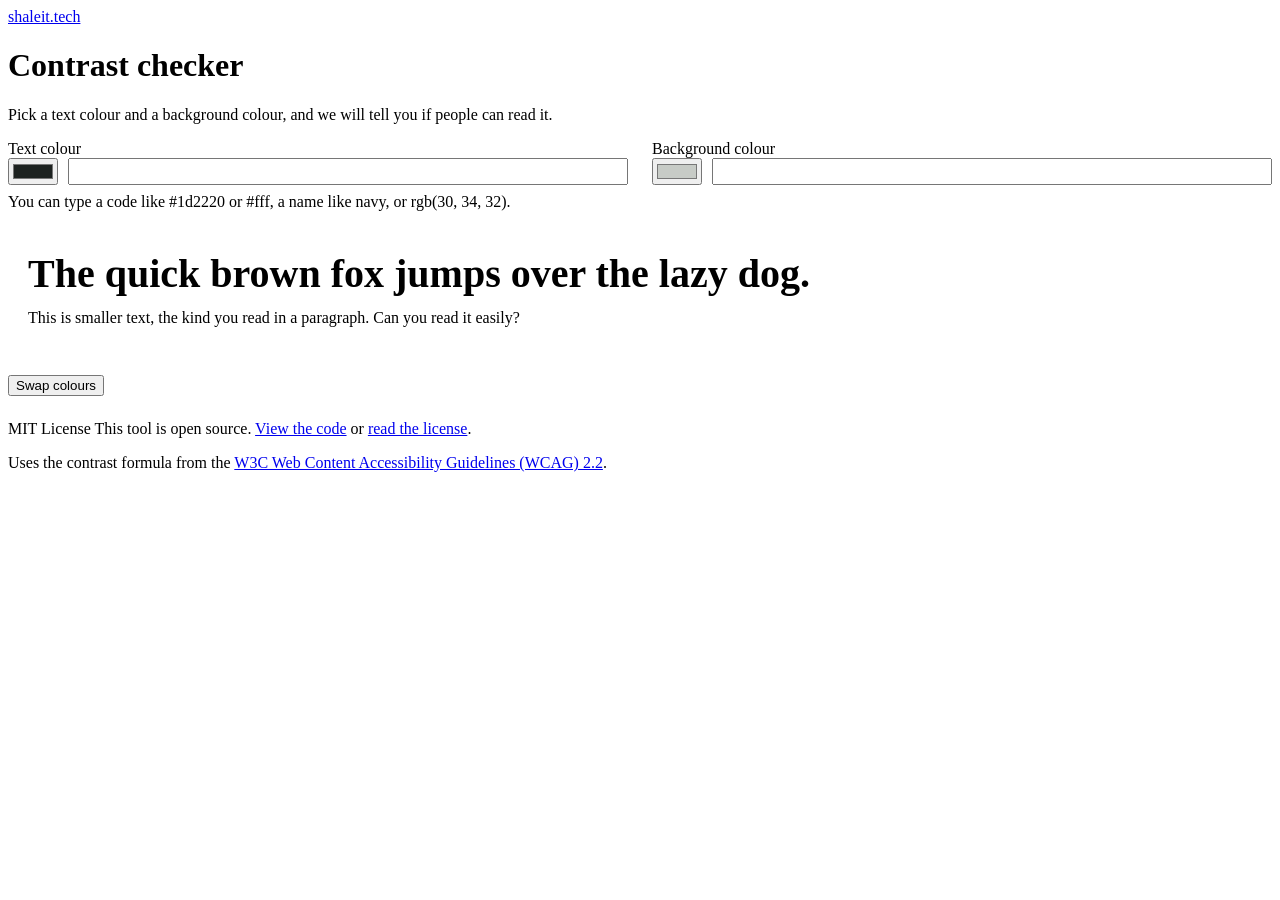
==== public/contrast/index.html @ 4d2cb9ad "shaleit.tech: landing page and seven open-source browser tools QR code maker, password maker, image " ====
<!doctype html>
<html lang="en">
<head>
<meta charset="utf-8">
<meta name="viewport" content="width=device-width, initial-scale=1">
<title>Contrast checker – ShaleIT tools</title>
<meta name="description" content="Check that text is easy to read on its background colour. Free, and nothing leaves your device.">
<link rel="icon" href="/favicon.svg" type="image/svg+xml">
<link rel="preconnect" href="https://fonts.googleapis.com">
<link rel="preconnect" href="https://fonts.gstatic.com" crossorigin>
<link href="https://fonts.googleapis.com/css2?family=Familjen+Grotesk:wght@400;500;700&display=swap" rel="stylesheet">
<link rel="stylesheet" href="/assets/site.css">
<style>
.pair { display: grid; gap: 0 1.5rem; grid-template-columns: 1fr 1fr; }
.pick { display: flex; gap: 0.6rem; align-items: stretch; }
.pick input[type="text"] { flex: 1; min-width: 0; }
.pick input[type="color"] { flex: none; }
.preview { border-radius: var(--radius); padding: 1.5rem 1.25rem; margin: 0 0 1.5rem; border: 2px solid var(--deep); }
.preview .big { margin: 0 0 0.75rem; font-size: clamp(1.75rem, 6vw, 2.5rem); font-weight: 700; line-height: 1.15; }
.preview .small { margin: 0; font-size: 1rem; }
.verdict { margin: 0; font-size: clamp(1.9rem, 6vw, 2.75rem); font-weight: 700; line-height: 1.1; letter-spacing: -0.02em; }
.ratio { margin: 0.4rem 0 1rem; font-size: 1.25rem; }
.checks { list-style: none; margin: 0; padding: 0; }
.checks li { display: flex; gap: 0.75rem; padding: 0.6rem 0; border-top: 1px solid var(--silt); }
.checks .mark { flex: none; width: 1.6rem; height: 1.6rem; border-radius: 50%; display: inline-flex; align-items: center; justify-content: center; font-weight: 700; color: #fff; }
.checks .pass .mark { background: var(--ok); }
.checks .fail .mark { background: var(--danger); }
.checks b { font-weight: 700; }
.actions { margin: 0 0 1.5rem; }
.fixbox { display: flex; gap: 1rem; align-items: center; flex-wrap: wrap; }
.fixbox .sw { width: 4rem; height: 4rem; border-radius: var(--radius); border: 2px solid var(--deep); flex: none; }
.fixbox p { margin: 0; flex: 1 1 12rem; }
@media (max-width: 640px) { .pair { grid-template-columns: 1fr; } }
</style>
</head>
<body>
  <header class="layer tool-top"><div class="inner">
    <a class="home" href="/">shaleit.tech</a>
    <h1>Contrast checker</h1>
    <p class="lede">Pick a text colour and a background colour, and we will tell you if people can read it.</p>
  </div></header>
  <div class="seam" aria-hidden="true"></div>
  <main class="layer work"><div class="inner">
    <div class="pair">
      <div class="field">
        <label for="fg-text">Text colour</label>
        <div class="pick">
          <input type="color" id="fg-pick" aria-label="Pick the text colour" value="#1d2220">
          <input type="text" id="fg-text" autocomplete="off" spellcheck="false" aria-describedby="fg-msg">
        </div>
        <p class="status err" id="fg-msg" role="alert"></p>
      </div>
      <div class="field">
        <label for="bg-text">Background colour</label>
        <div class="pick">
          <input type="color" id="bg-pick" aria-label="Pick the background colour" value="#c7cbc6">
          <input type="text" id="bg-text" autocomplete="off" spellcheck="false" aria-describedby="bg-msg">
        </div>
        <p class="status err" id="bg-msg" role="alert"></p>
      </div>
    </div>
    <p class="hint" style="margin-top:-0.5rem">You can type a code like #1d2220 or #fff, a name like navy, or rgb(30, 34, 32).</p>

    <div class="preview" id="preview" aria-label="Preview of your colours">
      <p class="big">The quick brown fox jumps over the lazy dog.</p>
      <p class="small">This is smaller text, the kind you read in a paragraph. Can you read it easily?</p>
    </div>

    <section class="result" aria-live="polite" aria-labelledby="verdict">
      <p class="verdict" id="verdict"></p>
      <p class="ratio" id="ratio"></p>
      <ul class="checks" id="checks"></ul>
    </section>

    <div class="actions">
      <div class="row">
        <button type="button" class="btn" id="fix" hidden>Fix it for me</button>
        <button type="button" class="btn quiet" id="swap">Swap colours</button>
        <button type="button" class="btn quiet" id="undo" hidden>Undo</button>
      </div>
      <p class="status" id="note" role="status"></p>
    </div>

    <section class="result" id="fixbox" hidden aria-live="polite">
      <div class="fixbox">
        <span class="sw" id="fix-sw"></span>
        <p id="fix-text"></p>
        <button type="button" class="btn" id="apply">Use this colour</button>
      </div>
    </section>
  </div></main>
  <footer class="layer credit"><div class="inner">
    <p><span class="licence">MIT License</span> This tool is open source. <a href="https://github.com/shandraco/shaleit-tools/tree/main/public/contrast">View the code</a> or <a href="/LICENSE.txt">read the license</a>.</p>
    <p>Uses the contrast formula from the <a href="https://www.w3.org/TR/WCAG22/#dfn-contrast-ratio">W3C Web Content Accessibility Guidelines (WCAG) 2.2</a>.</p>
  </div></footer>
  <script src="/contrast/app.js" defer></script>
</body>
</html>
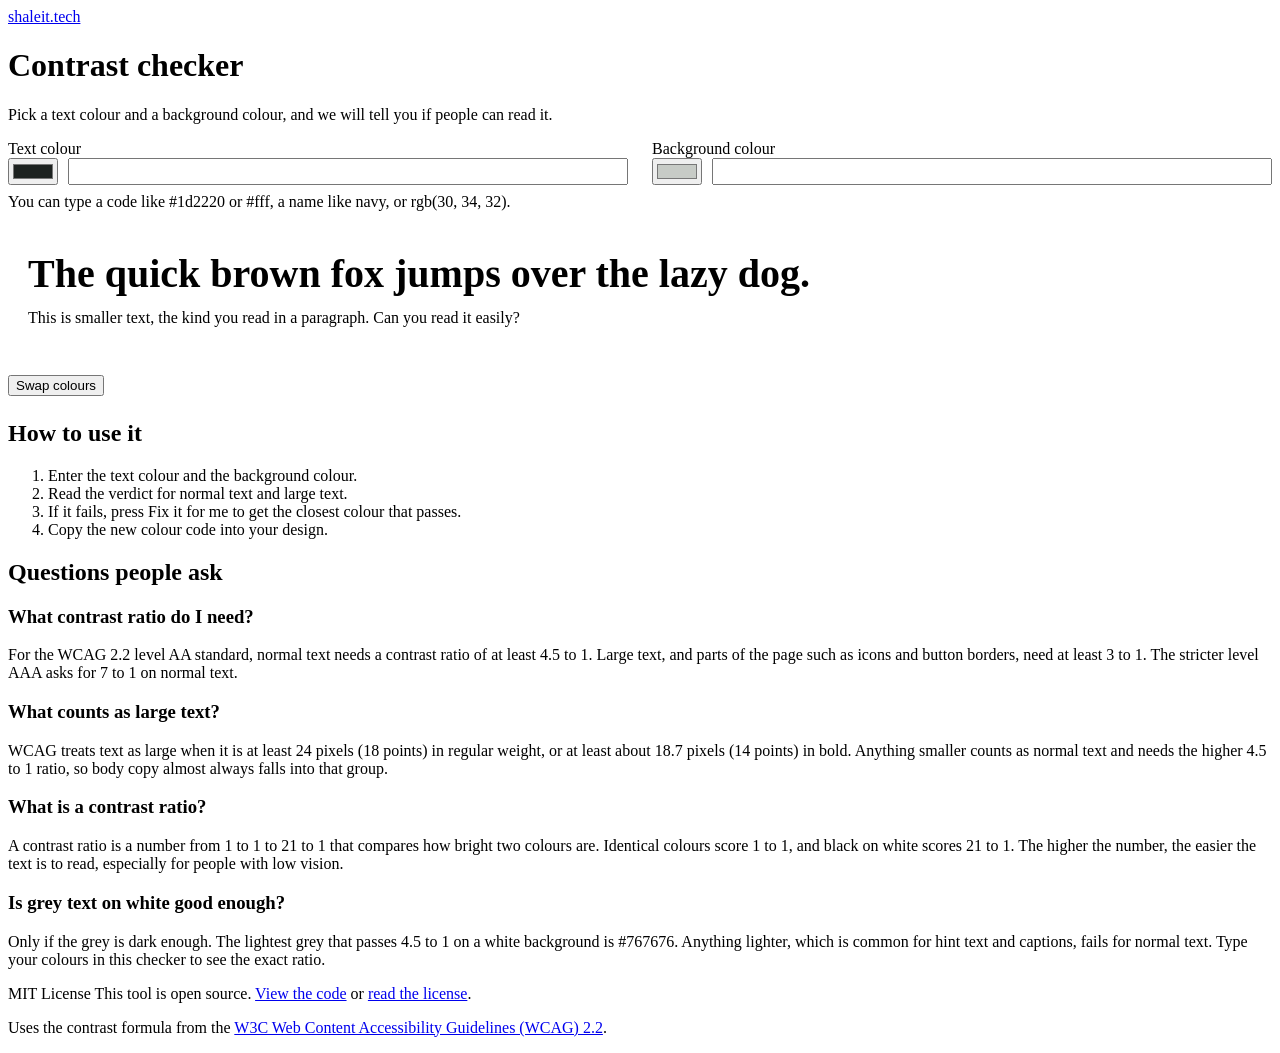
==== commit 116984e7: "Add PDF merger, unit converter, favicon maker; SEO and AEO Per-page titles, descriptions, canonicals" ====
--- a/public/contrast/index.html
+++ b/public/contrast/index.html
@@ -3,8 +3,109 @@
 <head>
 <meta charset="utf-8">
 <meta name="viewport" content="width=device-width, initial-scale=1">
-<title>Contrast checker – ShaleIT tools</title>
-<meta name="description" content="Check that text is easy to read on its background colour. Free, and nothing leaves your device.">
+<title>Free colour contrast checker – ShaleIT tools</title>
+<meta name="description" content="Check whether text is easy to read on its background colour against WCAG 2.2, and get a one-click fix. Free, and nothing leaves your device.">
+<link rel="canonical" href="https://shaleit.tech/contrast">
+<meta name="theme-color" content="#c7cbc6">
+<meta property="og:title" content="Free colour contrast checker – ShaleIT tools">
+<meta property="og:description" content="Check whether text is easy to read on its background colour against WCAG 2.2, and get a one-click fix. Free, and nothing leaves your device.">
+<meta property="og:url" content="https://shaleit.tech/contrast">
+<meta property="og:type" content="website">
+<meta property="og:site_name" content="ShaleIT tools">
+<meta property="og:image" content="https://shaleit.tech/og.png">
+<meta property="og:image:width" content="1200">
+<meta property="og:image:height" content="630">
+<meta property="og:image:alt" content="shaleit.tech. Free tools that stay in your browser.">
+<meta name="twitter:card" content="summary_large_image">
+<meta name="twitter:title" content="Free colour contrast checker – ShaleIT tools">
+<meta name="twitter:description" content="Check whether text is easy to read on its background colour against WCAG 2.2, and get a one-click fix. Free, and nothing leaves your device.">
+<meta name="twitter:image" content="https://shaleit.tech/og.png">
+<script type="application/ld+json">
+{
+ "@context": "https://schema.org",
+ "@type": "WebApplication",
+ "name": "Contrast checker",
+ "url": "https://shaleit.tech/contrast",
+ "description": "Check whether text is easy to read on its background colour against WCAG 2.2, and get a one-click fix. Free, and nothing leaves your device.",
+ "applicationCategory": "DesignApplication",
+ "operatingSystem": "Any (runs in a web browser)",
+ "browserRequirements": "Requires a modern web browser with JavaScript",
+ "isAccessibleForFree": true,
+ "offers": {
+  "@type": "Offer",
+  "price": "0",
+  "priceCurrency": "USD"
+ },
+ "license": "https://opensource.org/licenses/MIT",
+ "sameAs": "https://github.com/shandraco/shaleit-tools/tree/main/public/contrast",
+ "publisher": {
+  "@type": "Organization",
+  "name": "ShaleIT",
+  "url": "https://shaleit.tech/"
+ },
+ "image": "https://shaleit.tech/og.png"
+}
+</script>
+<script type="application/ld+json">
+{
+ "@context": "https://schema.org",
+ "@type": "BreadcrumbList",
+ "itemListElement": [
+  {
+   "@type": "ListItem",
+   "position": 1,
+   "name": "ShaleIT tools",
+   "item": "https://shaleit.tech/"
+  },
+  {
+   "@type": "ListItem",
+   "position": 2,
+   "name": "Contrast checker",
+   "item": "https://shaleit.tech/contrast"
+  }
+ ]
+}
+</script>
+<script type="application/ld+json">
+{
+ "@context": "https://schema.org",
+ "@type": "FAQPage",
+ "mainEntity": [
+  {
+   "@type": "Question",
+   "name": "What contrast ratio do I need?",
+   "acceptedAnswer": {
+    "@type": "Answer",
+    "text": "For the WCAG 2.2 level AA standard, normal text needs a contrast ratio of at least 4.5 to 1. Large text, and parts of the page such as icons and button borders, need at least 3 to 1. The stricter level AAA asks for 7 to 1 on normal text."
+   }
+  },
+  {
+   "@type": "Question",
+   "name": "What counts as large text?",
+   "acceptedAnswer": {
+    "@type": "Answer",
+    "text": "WCAG treats text as large when it is at least 24 pixels (18 points) in regular weight, or at least about 18.7 pixels (14 points) in bold. Anything smaller counts as normal text and needs the higher 4.5 to 1 ratio, so body copy almost always falls into that group."
+   }
+  },
+  {
+   "@type": "Question",
+   "name": "What is a contrast ratio?",
+   "acceptedAnswer": {
+    "@type": "Answer",
+    "text": "A contrast ratio is a number from 1 to 1 to 21 to 1 that compares how bright two colours are. Identical colours score 1 to 1, and black on white scores 21 to 1. The higher the number, the easier the text is to read, especially for people with low vision."
+   }
+  },
+  {
+   "@type": "Question",
+   "name": "Is grey text on white good enough?",
+   "acceptedAnswer": {
+    "@type": "Answer",
+    "text": "Only if the grey is dark enough. The lightest grey that passes 4.5 to 1 on a white background is #767676. Anything lighter, which is common for hint text and captions, fails for normal text. Type your colours in this checker to see the exact ratio."
+   }
+  }
+ ]
+}
+</script>
 <link rel="icon" href="/favicon.svg" type="image/svg+xml">
 <link rel="preconnect" href="https://fonts.googleapis.com">
 <link rel="preconnect" href="https://fonts.gstatic.com" crossorigin>
@@ -88,6 +189,26 @@
         <button type="button" class="btn" id="apply">Use this colour</button>
       </div>
     </section>
+  
+    <section class="answers" aria-labelledby="how-h">
+      <h2 id="how-h">How to use it</h2>
+      <ol>
+        <li>Enter the text colour and the background colour.</li>
+        <li>Read the verdict for normal text and large text.</li>
+        <li>If it fails, press Fix it for me to get the closest colour that passes.</li>
+        <li>Copy the new colour code into your design.</li>
+      </ol>
+      <h2 id="q-h" class="faq-h">Questions people ask</h2>
+      <h3>What contrast ratio do I need?</h3>
+      <p>For the WCAG 2.2 level AA standard, normal text needs a contrast ratio of at least 4.5 to 1. Large text, and parts of the page such as icons and button borders, need at least 3 to 1. The stricter level AAA asks for 7 to 1 on normal text.</p>
+      <h3>What counts as large text?</h3>
+      <p>WCAG treats text as large when it is at least 24 pixels (18 points) in regular weight, or at least about 18.7 pixels (14 points) in bold. Anything smaller counts as normal text and needs the higher 4.5 to 1 ratio, so body copy almost always falls into that group.</p>
+      <h3>What is a contrast ratio?</h3>
+      <p>A contrast ratio is a number from 1 to 1 to 21 to 1 that compares how bright two colours are. Identical colours score 1 to 1, and black on white scores 21 to 1. The higher the number, the easier the text is to read, especially for people with low vision.</p>
+      <h3>Is grey text on white good enough?</h3>
+      <p>Only if the grey is dark enough. The lightest grey that passes 4.5 to 1 on a white background is #767676. Anything lighter, which is common for hint text and captions, fails for normal text. Type your colours in this checker to see the exact ratio.</p>
+    </section>
+
   </div></main>
   <footer class="layer credit"><div class="inner">
     <p><span class="licence">MIT License</span> This tool is open source. <a href="https://github.com/shandraco/shaleit-tools/tree/main/public/contrast">View the code</a> or <a href="/LICENSE.txt">read the license</a>.</p>
